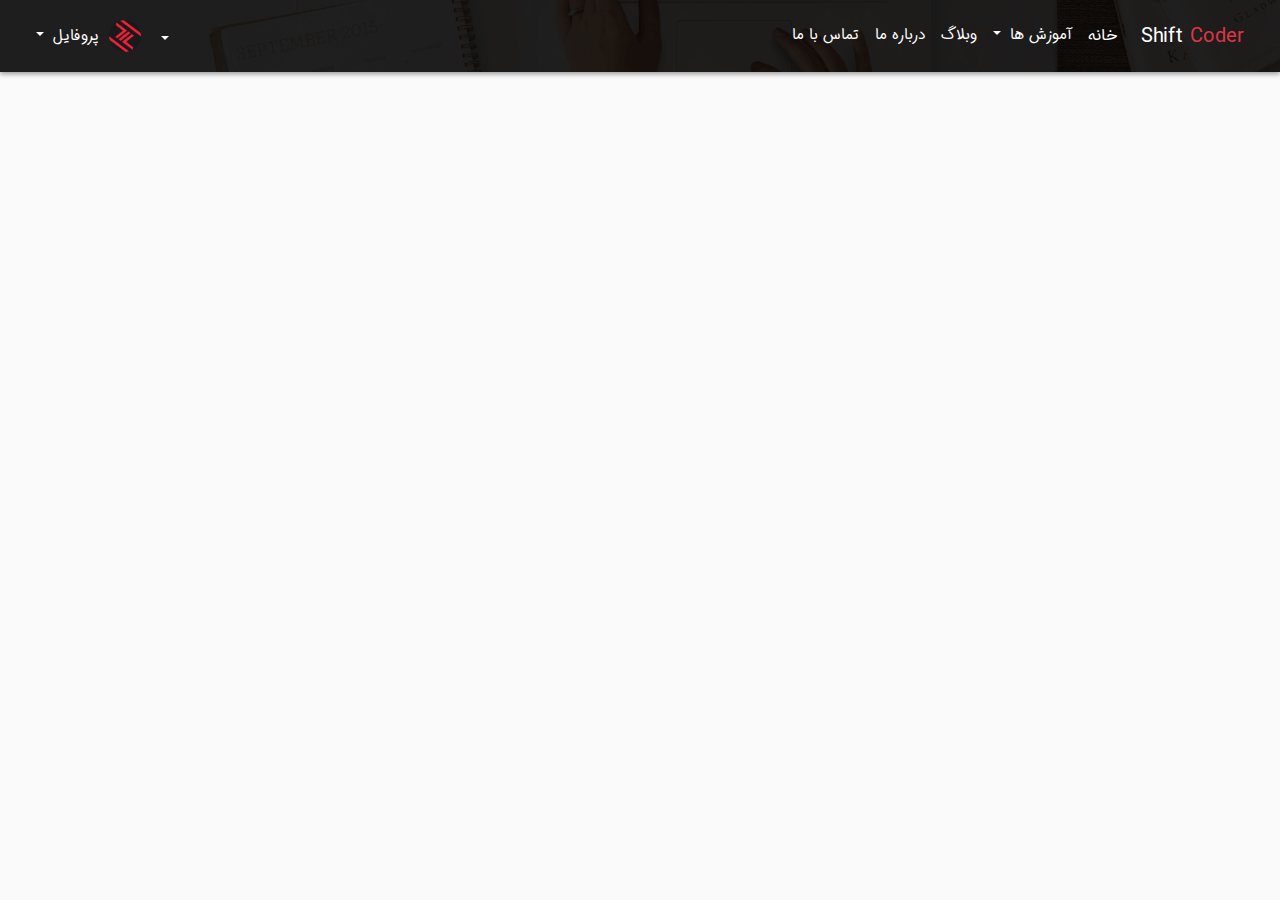
==== article-single-page.html @ 26510d48 "create article-single-page.html" ====
<!DOCTYPE html>
<html lang="en">
<head>
	<meta charset="UTF-8">
	<meta name="viewport" content="width=device-width, initial-scale=1.0">
	<title>Article Single Page</title>
	<link rel="stylesheet" href="frameworks/bootstrap/bootstrap.rtl.min.css">
	<link rel="stylesheet" href="frameworks/FontAwesome/css/all.min.css">
	<link rel="stylesheet" href="style/article-single-page.css">
</head>
<body>
	<div class="container-fluid" id="custom-container-fluid-header">
        <div class="row">
            <nav class="navbar navbar-expand-lg navbar-dark" id="custom-navbar-header">
                <div class="container-fluid">
                    <h1>
                        <a class="navbar-brand text-su" href="#">Shift <span class="text-danger">Coder</span></a>
                    </h1>
                    <button class="navbar-toggler" type="button" data-bs-toggle="collapse" data-bs-target="#navbarSupportedContent" aria-controls="navbarSupportedContent" aria-expanded="false" aria-label="Toggle navigation">
                        <span class="navbar-toggler-icon"></span>
                    </button>
                    <div class="collapse navbar-collapse" id="navbarSupportedContent">
                        <ul class="navbar-nav me-auto mb-2 mb-lg-0">
                            <li class="nav-item">
                                <a class="nav-link active nav-link-home" aria-current="page" href="#">خانه</a>
                            </li>
                            <li class="nav-item">
                                <a class="nav-link dropdown-toggle link-navbar-header" href="#" id="navbarDropdown" role="button" data-bs-toggle="dropdown" aria-expanded="false">
                                    آموزش ها
                                </a>
                                <ul class="dropdown-menu bgcolo-ul-header" id="megamenu-dropdown" aria-labelledby="navbarDropdown">
                                    <div class="container-fluid">
                                        <div class="row">
                                            <div class="col-12 col-md-3 text-center">
                                                <li>
                                                    <a class="dropdown-item text-white hover-link-dropdown anchor-megamenu-border-radius" href="#">برنامه نویسی</a>
                                                </li>
                                                <div>
                                                    <i class="fal fa-angle-down arow-down-item-magamenu"></i>
                                                </div>
                                                <div>
                                                    <ul class="ul-item-megamenu">
                                                        <li class="li-item-megamenu my-2"><a href="#" class="text-white">جاوا اسکریپت</a></li>
                                                        <li class="li-item-megamenu my-2"><a href="#" class="text-white">سی شارپ</a></li>
                                                        <li class="li-item-megamenu my-2"><a href="#" class="text-white">پی اچ پی</a></li>
                                                        <li class="li-item-megamenu my-2"><a href="#" class="text-white">go lang</a></li>
                                                        <li class="li-item-megamenu my-2"><a href="#" class="text-white">ruby</a></li>
                                                    </ul>
                                                </div>
                                            </div>
                                            <div class="col-12 col-md-3 text-center">
                                                <li><a class="dropdown-item text-white hover-link-dropdown anchor-megamenu-border-radius" href="#">فریمورک و کتابخانه</a>
                                                </li>
                                                <div>
                                                    <i class="fal fa-angle-down arow-down-item-magamenu"></i>
                                                </div>
                                                <div>
                                                    <ul class="ul-item-megamenu">
                                                        <li class="li-item-megamenu my-2"><a href="#" class="text-white">نود جی اس</a></li>
                                                        <li class="li-item-megamenu my-2"><a href="#" class="text-white">بوت استرپ</a></li>
                                                        <li class="li-item-megamenu my-2"><a href="#" class="text-white">لاراول</a></li>
                                                        <li class="li-item-megamenu my-2"><a href="#" class="text-white">asp.net</a></li>
                                                        <li class="li-item-megamenu my-2"><a href="#" class="text-white">sass</a></li>
                                                    </ul>
                                                </div>
                                            </div>
                                            <div class="col-12 col-md-3 text-center">
                                                <li><a class="dropdown-item text-white hover-link-dropdown anchor-megamenu-border-radius" href="#">طراحی وب</a>
                                                </li>
                                                <div>
                                                    <i class="fal fa-angle-down arow-down-item-magamenu"></i>
                                                </div>
                                                <div>
                                                    <ul class="ul-item-megamenu">
                                                        <li class="li-item-megamenu my-2"><a href="#" class="text-white">هک و امنیت</a></li>
                                                        <li class="li-item-megamenu my-2"><a href="#" class="text-white">ووکامرس</a></li>
                                                        <li class="li-item-megamenu my-2"><a href="#" class="text-white">وردپرس</a></li>
                                                        <li class="li-item-megamenu my-2"><a href="#" class="text-white">HTML</a></li>
                                                        <li class="li-item-megamenu my-2"><a href="#" class="text-white">CSS</a></li>
                                                    </ul>
                                                </div>
                                            </div>
                                            <div class="col-12 col-md-3 text-center">
                                                <li><a class="dropdown-item text-white hover-link-dropdown anchor-megamenu-border-radius" href="#">گرافیک</a>
                                                </li>
                                                <div>
                                                    <i class="fal fa-angle-down arow-down-item-magamenu"></i>
                                                </div>
                                                <div>
                                                    <ul class="ul-item-megamenu">
                                                        <li class="li-item-megamenu my-2"><a href="#" class="text-white">فوتوشاپ</a></li>
                                                        <li class="li-item-megamenu my-2"><a href="#" class="text-white">ایلوستریتور</a></li>
                                                        <li class="li-item-megamenu my-2"><a href="#" class="text-white">ایکس دی</a></li>
                                                        <li class="li-item-megamenu my-2"><a href="#" class="text-white">D3 max</a></li>
                                                        <li class="li-item-megamenu my-2"><a href="#" class="text-white">maya</a></li>
                                                    </ul>
                                                </div>
                                            </div>
                                        </div>
                                    </div>
                                </ul>
                            </li>
                            <li class="nav-item">
                                <a class="nav-link link-navbar-header" href="#">وبلاگ</a>
                            </li>
                            <li class="nav-item">
                                <a class="nav-link link-navbar-header" href="#">درباره ما</a>
                            </li>
                            <li class="nav-item">
                                <a class="nav-link link-navbar-header" href="#">تماس با ما</a>
                            </li>
                            <hr>
                        </ul>

                        <li class="nav-item dropdown list-style-li-header" id="setting-list-item-header">
                            <a class="nav-link dropdown-toggle link-navbar-header" href="#" id="navbarDropdown-2" role="button" data-bs-toggle="dropdown" aria-expanded="false">
                                <span id="span-profile">
                                    <i class="fal fa-cog icons-header"></i>
                                </span>
                            </a>
                            <ul class="dropdown-menu bgcolo-ul-header" aria-labelledby="navbarDropdown-2">
                                <li>
                                    <a class="dropdown-item text-white hover-link-dropdown" href="#">
                                        <i class="fal fa-sliders-h icons-header-li"></i> تنظیمات حساب
                                    </a>
                                </li>
                                <li>
                                    <a class="dropdown-item text-white hover-link-dropdown" href="#">
                                        <i class="fal fa-pen-square icons-header-li"></i> ارسال مطالب
                                    </a>
                                </li>
                                <li>
                                    <a class="dropdown-item text-white hover-link-dropdown" href="#">
                                        <i class="fal fa-comments-alt icons-header-li"></i> نظرات
                                    </a>
                                    <li>
                                        <a class="dropdown-item text-white hover-link-dropdown" href="#">
                                            <i class="fal fa-bell icons-header-li"></i> اعلان ها
                                        </a>
                                    </li>
                                    <li>
                                        <hr class="dropdown-divider">
                                    </li>
                                    <li>
                                        <a class="dropdown-item text-white hover-link-dropdown no-hover-link-dropdown" href="#">
                                            <i class="fal fa-cogs icons-header-li"></i> تنظیمات بیشتر
                                        </a>
                                    </li>
								</li>
                            </ul>
                        </li>
						<li class="nav-item dropdown list-style-li-header">
							<a class="nav-link dropdown-toggle link-navbar-header" href="#" id="navbarDropdown-2" role="button" data-bs-toggle="dropdown" aria-expanded="false">
								<img src="images/logo-icon-150px-shiftcoder.png" alt="پروفایل" id="profile-header">
								<span id="span-profile">پروفایل</span>
							</a>
							<ul class="dropdown-menu bgcolo-ul-header ul-header-profile" aria-labelledby="navbarDropdown-2">
								<li>
									<a class="dropdown-item text-white hover-link-dropdown" href="#">
										<i class="fal fa-sliders-v icons-header-li"></i> پنل مدیریت
									</a>
								</li>
								<li>
									<a class="dropdown-item text-white hover-link-dropdown" href="#">
										<i class="fal fa-users-cog icons-header-li"></i> دوره های شما
									</a>
								</li>
								<li>
									<li>
										<a class="dropdown-item text-white hover-link-dropdown" href="#">
											<i class="fal fa-scroll icons-header-li"></i> ارسال تیکت
										</a>
									</li>
									<li>
										<hr class="dropdown-divider">
									</li>
									<li>
										<a class="dropdown-item text-white hover-link-dropdown no-hover-link-dropdown" href="#">
											<i class="fal fa-cogs icons-header-li"></i> تنظیمات بیشتر
										</a>
									</li>
								</li>
							</ul>
						</li>
                    </div>
                </div>
            </nav>
        </div>
	</div>
	
	
	
	
	
	
	
	
	
	
	
	
	
	
	
	
	
	
	
	
	
	
	
	
	
	
	
<!--
	<footer class="container-fluid" id="footer">
        <div class="row">
            <div class="col-10 col-md-6 col-lg-4" id="container-title-footer">
                <h4 id="title-info-footer">لورم ایپسوم</h4>
                <p id="title-p-footer">لورم ایپسوم متن ساختگی با تولید سادگی نامفهوم از صنعت چاپ و با استفاده از طراحان
                    گرافیک است چاپگرها و متون بلکه روزنامه و مجله در ستون و سطرآنچنان که لازم است.</p>
            </div>
            <div class="col-10 col-md-6 col-lg-4" id="container-newsletters-footer">
                <input type="email" id="newsletters-footer-email" placeholder="آدرس ایمیل">
                <input type="number" id="newsletters-footer-number" placeholder="شماره موبایل">
                <input type="submit" id="newsletters-footer-submit" value="عضویت در خبرنامه">
            </div>
            <div class="col-10 col-md-6 col-lg-4" id="container-app-footer">
                <div>
                    <a href="#"><img src="images/GooglePlay.png" alt="GooglePlay" class="img-app-footer"></a>
                    <a href="#"><img src="images/SibApp.png" alt="SibApp" class="img-app-footer"></a>
                </div>
                <div>
                    <a href="#"><img src="svg/bazar.svg" alt="bazar" class="img-app-footer"></a>
                    <a href="#"><img src="svg/myket.svg" alt="myket" class="img-app-footer"></a>
                </div>
            </div>
        </div>
        <div id="container-footer-bottom">
            <div class="col-6" id="container-copyright-footer">
                <p id="p-copyright-footer">استفاده از مطالب وبسایت آموزشی شیفت کدر فقط برای مقاصد غیرتجاری و با
                    ذکر منبع بلامانع است.</p>
            </div>
            <div class="col-6" id="container-social-footer">
                <a href="#"><img src="icons/youtube-2.png" alt="youtube" title="youtube" class="img-social-footer"></a>
                <a href="#"><img src="icons/telegram-2.png" alt="telegram" title="telegram"
                        class="img-social-footer"></a>
                <a href="#"><img src="icons/linkedin-2.png" alt="linkedin" title="linkedin"
                        class="img-social-footer"></a>
                <a href="#"><img src="icons/instagram-2.png" alt="instagram" title="instagram"
                        class="img-social-footer"></a>
            </div>
        </div>
    </footer>
    <section id="hero">
        <svg class="hero-waves" xmlns="http://www.w3.org/2000/svg" xmlns:xlink="http://www.w3.org/1999/xlink"
            viewBox="0 24 150 28 " preserveAspectRatio="none">
            <defs>
                <path id="wave-path" d="M-160 44c30 0 58-18 88-18s 58 18 88 18 58-18 88-18 58 18 88 18 v44h-352z">
                </path>
            </defs>
            <g class="">
                <use xlink:href="#wave-path" x="50" y="3" fill="rgba(255,255,255, .1)">
                </use>
            </g>
            <g class="wave2">
                <use xlink:href="#wave-path" x="50" y="0" fill="rgba(255,255,255, .2)">
                </use>
            </g>
            <g class="wave3">
                <use xlink:href="#wave-path" x="50" y="9" fill="#fff">
                </use>
            </g>
        </svg>
    </section>
-->
</body>
	<script src="frameworks/bootstrap/bootstrap.min.js"></script>
	<script src="frameworks/FontAwesome/js/all.min.js"></script>
	<script src="scripts/article-single-page.js"></script>
</html>
---- style/article-single-page.css ----
:root{
    --color-red: #d71920;
	--color-light-red:#eb3233;
	--color-green:#82bc03;
	--color-gray:#5c546b;
	--color-dark-blue:#153248;
	--color-yellow:#ede622;
}

@font-face {
    font-family: Sahel;
    src: url(../fonts/Sahel.ttf);
    font-weight: 400
}

@font-face {
    font-family: IranSansBold;
    src: url(../fonts/IRANSans-Bold.ttf);
    font-weight: 400
}

@font-face {
    font-family: IranSans;
    src: url(../fonts/IRANSans.ttf);
    font-weight: 400
}

* {
    padding: 0;
    margin: 0;
    box-sizing: border-box
}

body {
    font-family: IranSans, tahoma;
    background-color: #fafafa;
    direction: rtl;
    max-width: 100vw;
    overflow-x: hidden
}

a {
    text-decoration: none;
    color: #000
}

input::-webkit-outer-spin-button,
input::-webkit-inner-spin-button {
    -webkit-appearance: none;
    margin: 0
}

input[type=number] {
    appearance: textfield;
    -webkit-appearance: textfield
}

/*		start header	*/

#custom-container-fluid-header{
	background-image:url(../images/img-2-1.png);
	height:auto;
	background-size:cover;
	background-position:center;
	background-repeat:repeat-y;
	position:relative;
	box-shadow: 0 2px 5px rgba(0,0,0,0.4);
}

#custom-navbar-header {
    background-color: rgba(0, 0, 0, 0.75);
    user-select: none;
    -webkit-user-select: none
}

.link-navbar-header {
    color: #fff !important;
    font-size: 15px
}

.nav-link-home:hover {
    opacity: 0.5;
}

.link-navbar-header:hover {
    opacity: .5;
}

#profile-header {
    width: 32px;
    border-radius: 50%
}

#navbarDropdown-2 {
    padding: 0
}

.bgcolo-ul-header {
    background-color: rgba(0, 0, 0, 0.9);
    border-radius: 0;
    border-bottom-left-radius: 35px;
    border-bottom-right-radius: 35px
}

.hover-link-dropdown:hover {
    background-color: rgba(255, 255, 255, 0.4)
}

#span-profile {
    padding-right: 5px
}

#setting-list-item-header {
    margin-left: 20px;
    list-style: none
}

.no-hover-link-dropdown:hover {
    background-color: transparent
}

.list-style-li-header {
    list-style: none
}

#megamenu-dropdown {
    width: 100%;
    margin-top: -1px;
}

.anchor-megamenu-border-radius {
    border-radius: 25px;
    background-color: rgba(255, 255, 255, 0.3)
}

.arrow-down-header {
    width: 20px
}

.li-item-megamenu {
    list-style: none
}

.ul-item-megamenu {
    padding: 0
}

.ul-header-profile {
    margin-right: -2rem;
}

.arow-down-item-magamenu{
    color: #fff;
    font-size: 2rem;
}

.icons-header{
    font-size: 1.8rem;
}

.icons-header-li{
    font-size: 1.6rem;
    margin-bottom: -5px;
	margin-left: 5px;
}

/*		end header		*/

/*		start body		*/









/*		end body		*/

/*		start footer		*/

#footer {
    margin-top: 20px;
    height: auto;
    background-color: #153248
}

#container-title-footer {
    margin: 35px 10px 0 0;
    display: flex;
    flex-direction: column;
    justify-content: center
}

#title-info-footer {
    font-size: 17px;
    color: #c7c7c7;
    font-family: IranSansBold, tahoma;
    margin-bottom: 15px
}

#title-p-footer {
    font-size: 15px;
    color: #c7c7c7
}

#container-newsletters-footer {
    margin: 35px -20px 0 0;
    display: flex;
    flex-direction: column
}

#newsletters-footer-email {
    border: none;
    border-bottom: 1px solid #c7c7c7;
    outline: none;
    text-align: center;
    border-top-right-radius: 7px;
    border-top-left-radius: 7px;
    height: 35px
}

#newsletters-footer-email::placeholder {
    font-size: 14px
}

#newsletters-footer-number {
    border: none;
    border-bottom: 1px solid #c7c7c7;
    outline: none;
    text-align: center;
    height: 35px
}

#newsletters-footer-number::placeholder {
    font-size: 14px
}

#newsletters-footer-submit {
    border: none;
    outline: none;
    border-bottom-right-radius: 7px;
    border-bottom-left-radius: 7px;
    height: 35px;
    font-size: 14px;
    background-color: #82bc03
}

#container-app-footer {
    padding: 25px 30px 0 0
}

.img-app-footer {
    width: 160px;
    margin-right: 20px;
    margin-top: 10px
}

#container-footer-bottom {
    width: 100%;
    display: flex;
    flex-direction: row
}

#container-copyright-footer {
    margin-top: 35px;
    display: flex;
    justify-content: center
}

#p-copyright-footer {
    color: #c7c7c7;
    font-size: 14px
}

#container-social-footer {
    margin-top: 35px;
    display: flex;
    justify-content: center
}

.img-social-footer {
    width: 28px;
    height: 28px;
    margin-right: 10px
}

#hero {
    width: 100%;
    background: url(../../img/BaseImg/hero-bg.jpg);
    position: relative;
    padding: 0;
    z-index: 0
}

#hero:before {
    content: "";
    background: #153248;
    position: absolute;
    bottom: 0;
    top: 0;
    left: 0;
    right: 0;
    z-index: -1
}

#hero .animated {
    animation: up-down 2s ease-in-out infinite alternate-reverse both
}

/*		end footer		*/

/*		start responsive		*/

@media (min-width: 1024px) {
    #hero {
        background-attachment: fixed
    }
}

@media (max-width: 991px) {
    #hero {
        padding-top: 0
    }
    #hero .animated {
        animation: none
    }
    #hero .hero-img {
        text-align: center
    }
    #hero .hero-img img {
        max-width: 50%
    }
    #hero h1 {
        font-size: 28px;
        line-height: 32px;
        margin-bottom: 10px
    }
    #hero h2 {
        font-size: 18px;
        line-height: 24px;
        margin-bottom: 30px
    }
}

@media (max-width: 575px) {
    #hero .hero-img img {
        width: 80%
    }
}

@keyframes up-down {
    0% {
        transform: translateY(10px)
    }
    100% {
        transform: translateY(-10px)
    }
}

.hero-waves {
    display: block;
    margin-top: 0;
    width: 100%;
    height: 60px;
    z-index: 5;
    position: relative
}

.wave1 use {
    animation: move-forever1 10s linear infinite;
    animation-delay: -2s
}

.wave2 use {
    animation: move-forever2 8s linear infinite;
    animation-delay: -2s
}

.wave3 use {
    animation: move-forever3 6s linear infinite;
    animation-delay: -2s
}

@keyframes move-forever1 {
    0% {
        transform: translate(85px, 0%)
    }
    100% {
        transform: translate(-90px, 0%)
    }
}

@keyframes move-forever2 {
    0% {
        transform: translate(-90px, 0%)
    }
    100% {
        transform: translate(85px, 0%)
    }
}

@keyframes move-forever3 {
    0% {
        transform: translate(-90px, 0%)
    }
    100% {
        transform: translate(85px, 0%)
    }
}

@media screen and (max-width: 768px) {
    #news-span {
        display: none
    }
    #social-container-header {
        width: 46%
    }
    .arrow-down-header {
        width: 12px
    }
    #container-section-bottom-header {
        display: none
    }
    .section-bottom-header {
        padding-bottom: 20px
    }
    #container-meta-section {
        display: none
    }
    .container-name-section-content {
        margin-top: 20px
    }
    #container-title-footer {
        display: flex;
        flex-direction: column;
        margin: 35px 40px 0 0
    }
    #title-info-footer {
        text-align: center
    }
    #title-p-footer {
        text-align: center
    }
    #container-newsletters-footer {
        margin: 35px 0 0;
        width: 100%;
        display: flex;
        justify-content: center
    }
}

@media screen and (max-width: 576px) {
    #social-container-header {
        display: none
    }
    .container-full-packages {
        display: none
    }
    .chat-display-item-none {
        display: none
    }
	.video-time{
		display: none;
	}
	.line-section{
		display: none;
	}
	.video-icon{
		display: none;
	}
	.container-photo-comment-answer-btn{
		margin: 0 0.3 0 0;
	}
	.box-comment-answer{
		margin: 0 0;
	}
	.line-name-date{
		display: none;
	}
	.date-question{
		display: none;
	}
	.box-comment-question{
		margin: 0;
	}
}

@media screen and (max-width: 992px) {
    #meta-section-article {
        display: none
    }
}

@media screen and (max-width: 1200px) {
    #meta-section-teacher {
        display: none
    }
    #section-bottom-header-video {
        display: none
    }
    .container-name-section-content {
        display: flex;
        justify-content: space-between
    }
    .line-section-content {
        display: none
    }
}

/*		end responsive		*/
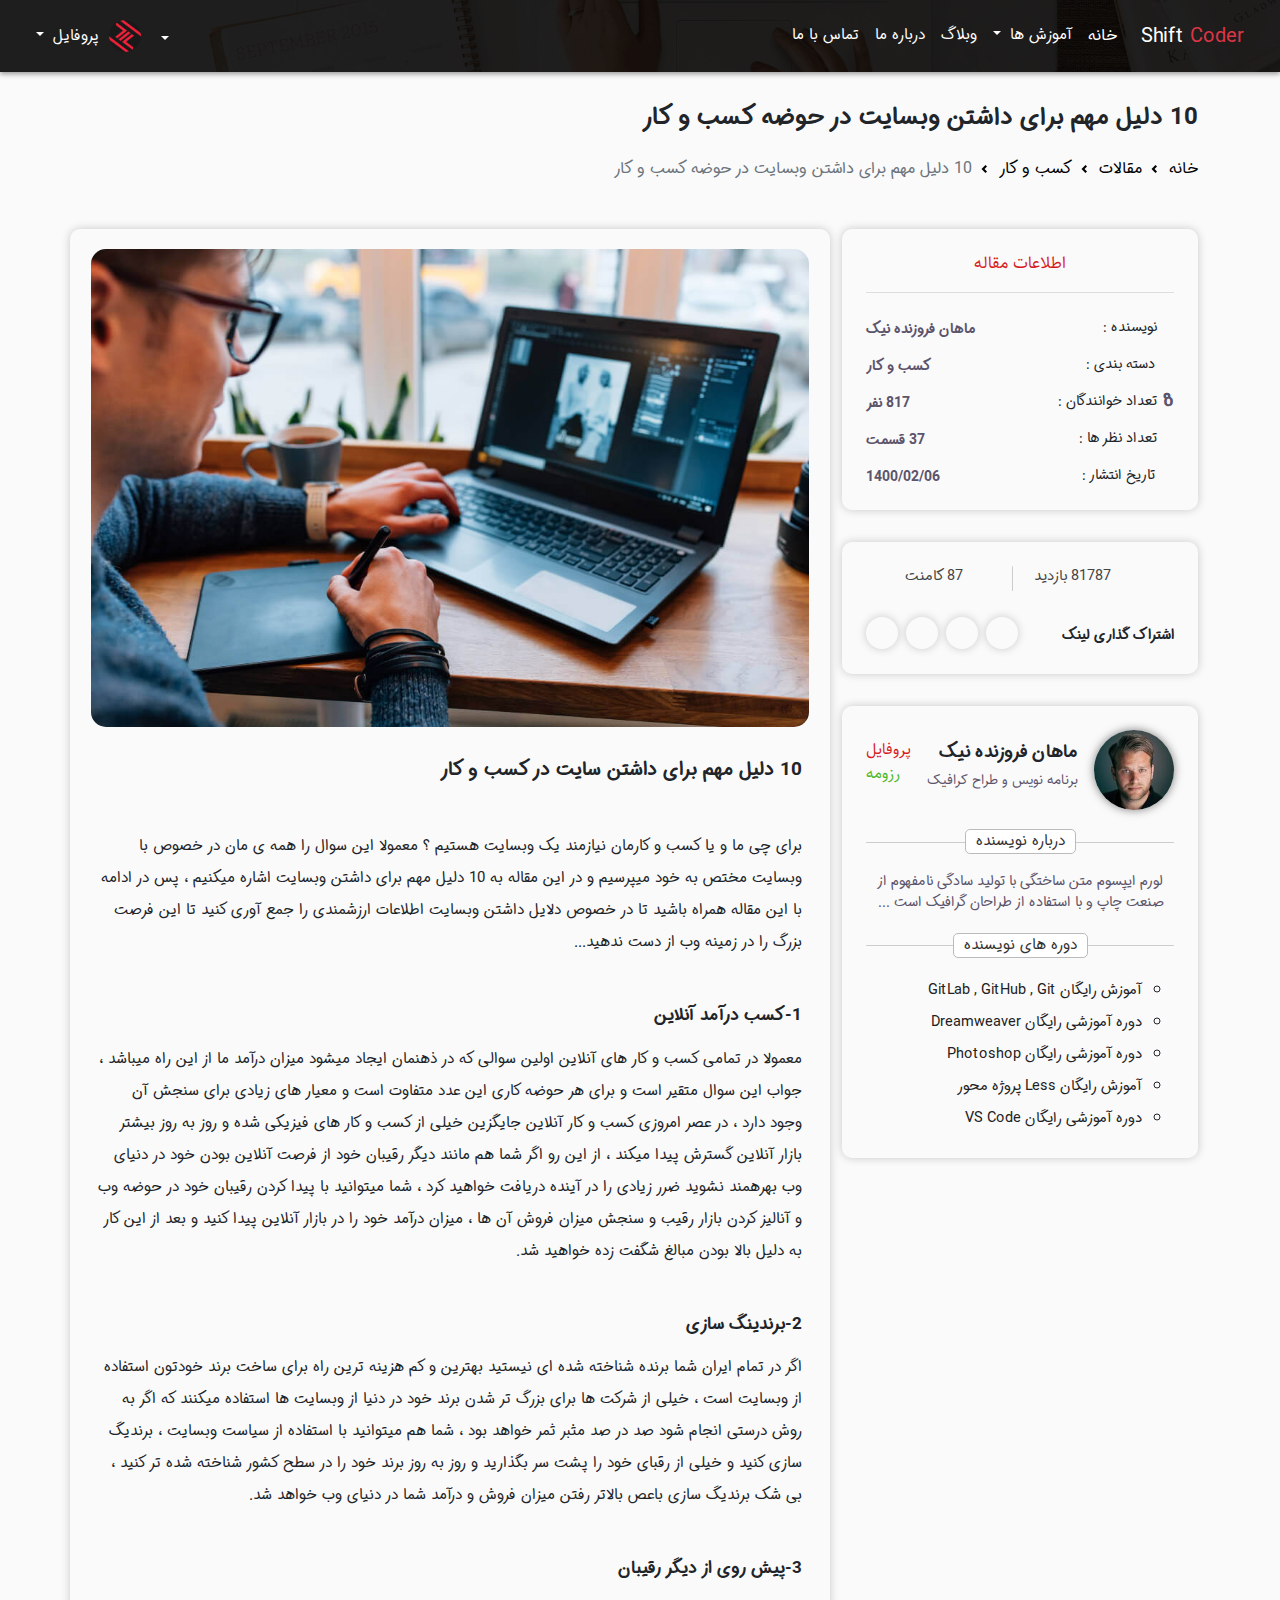
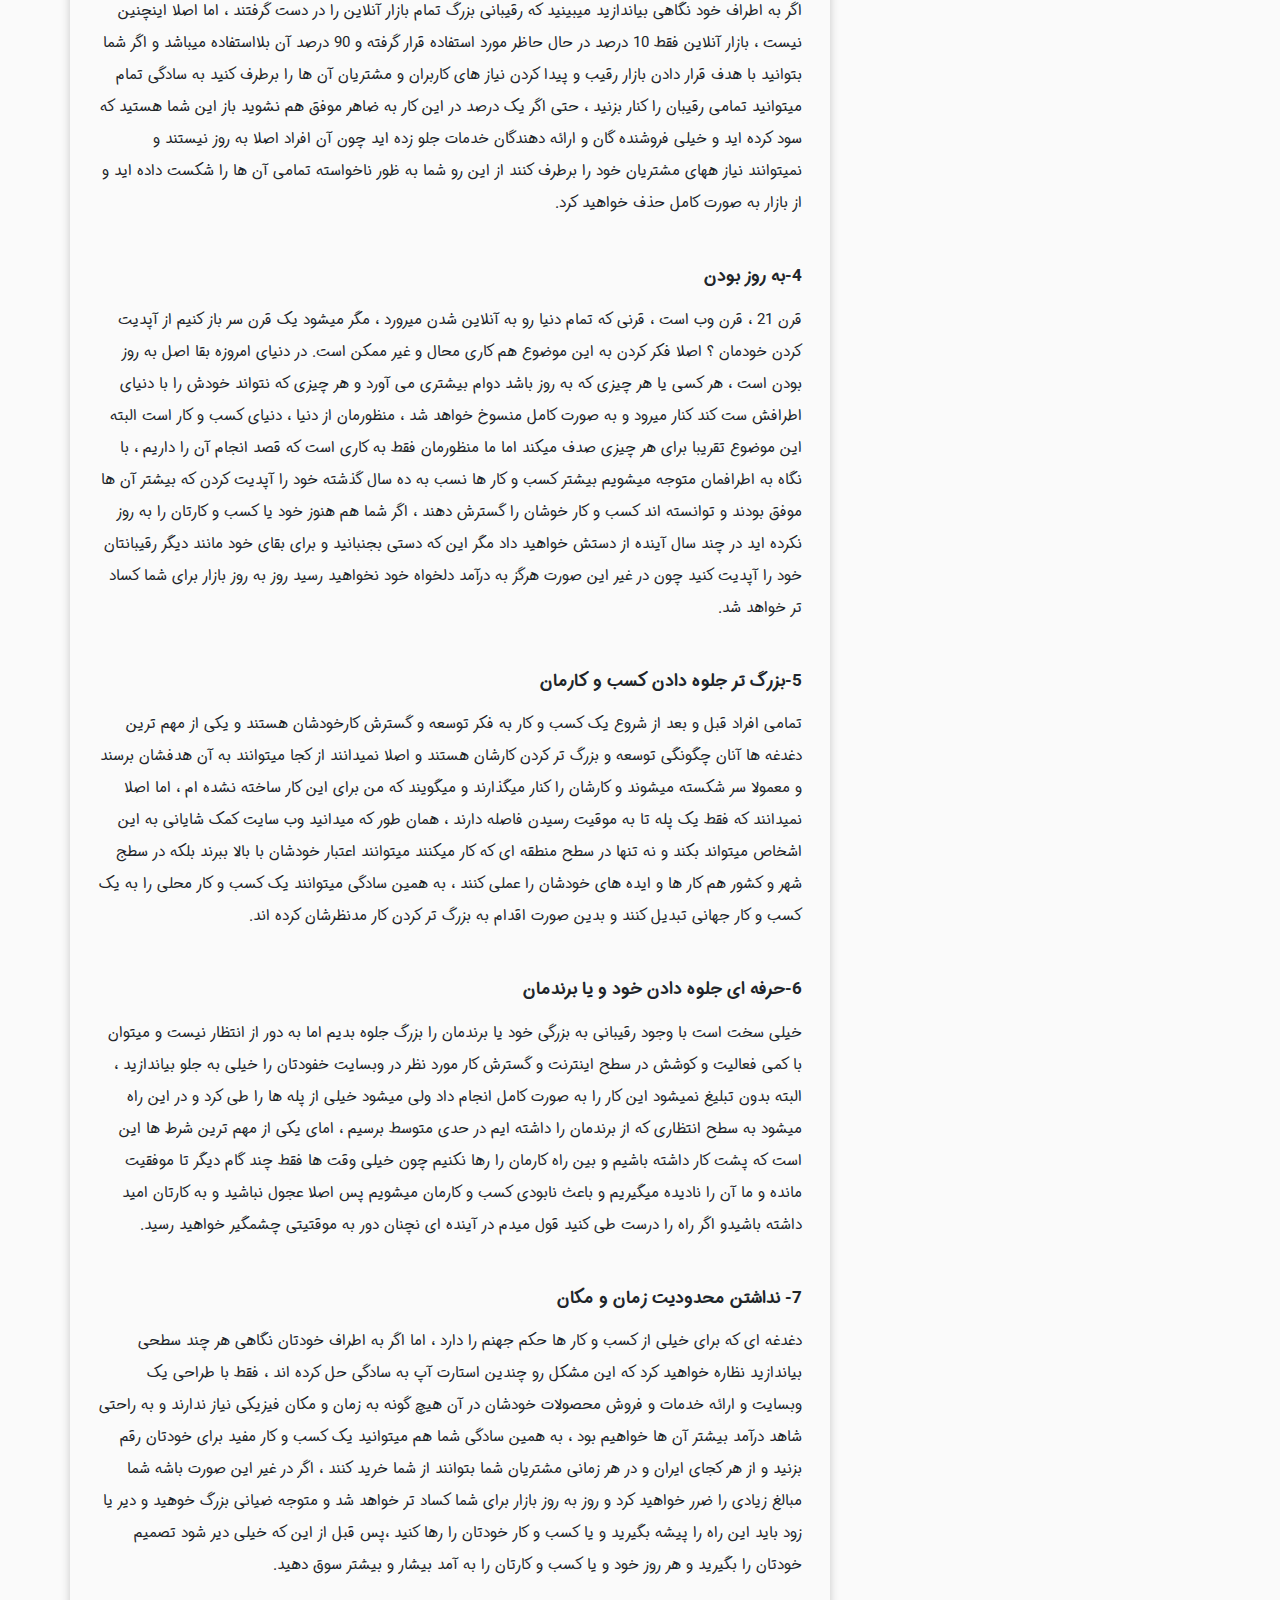
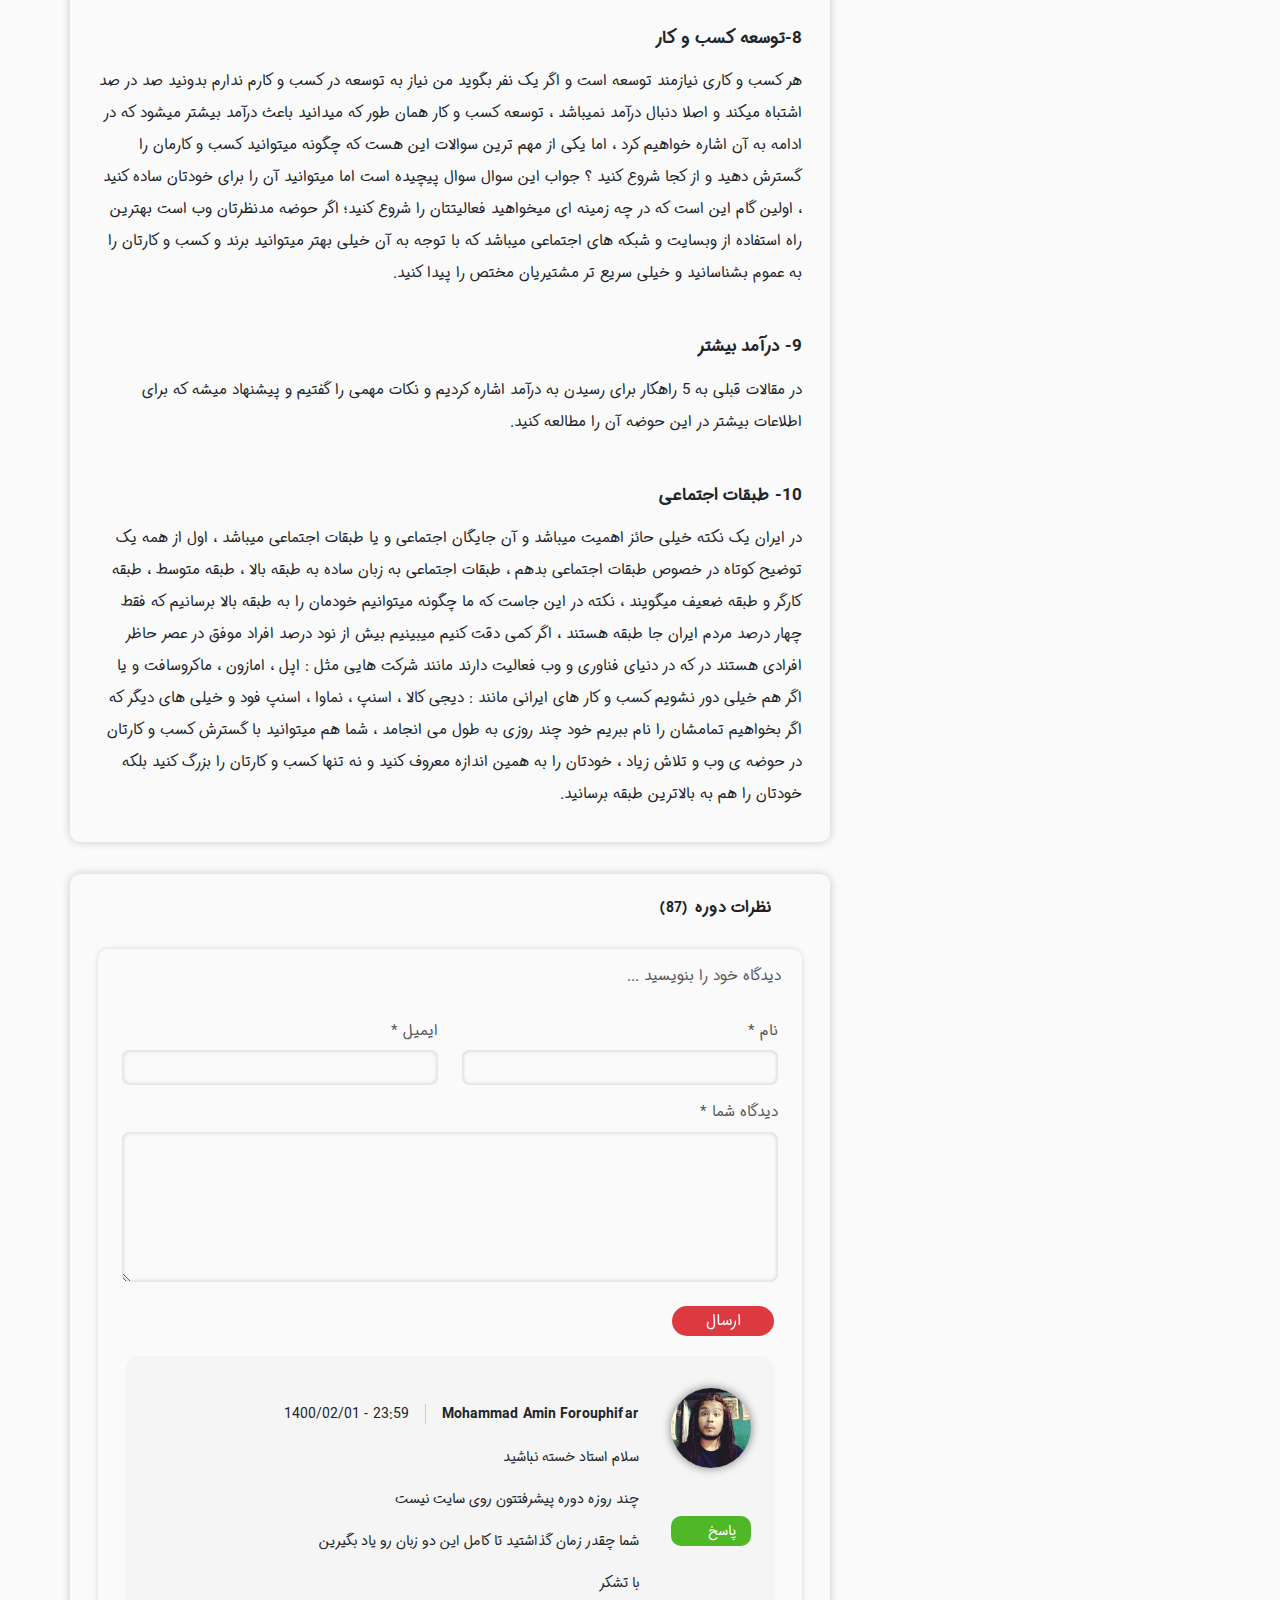
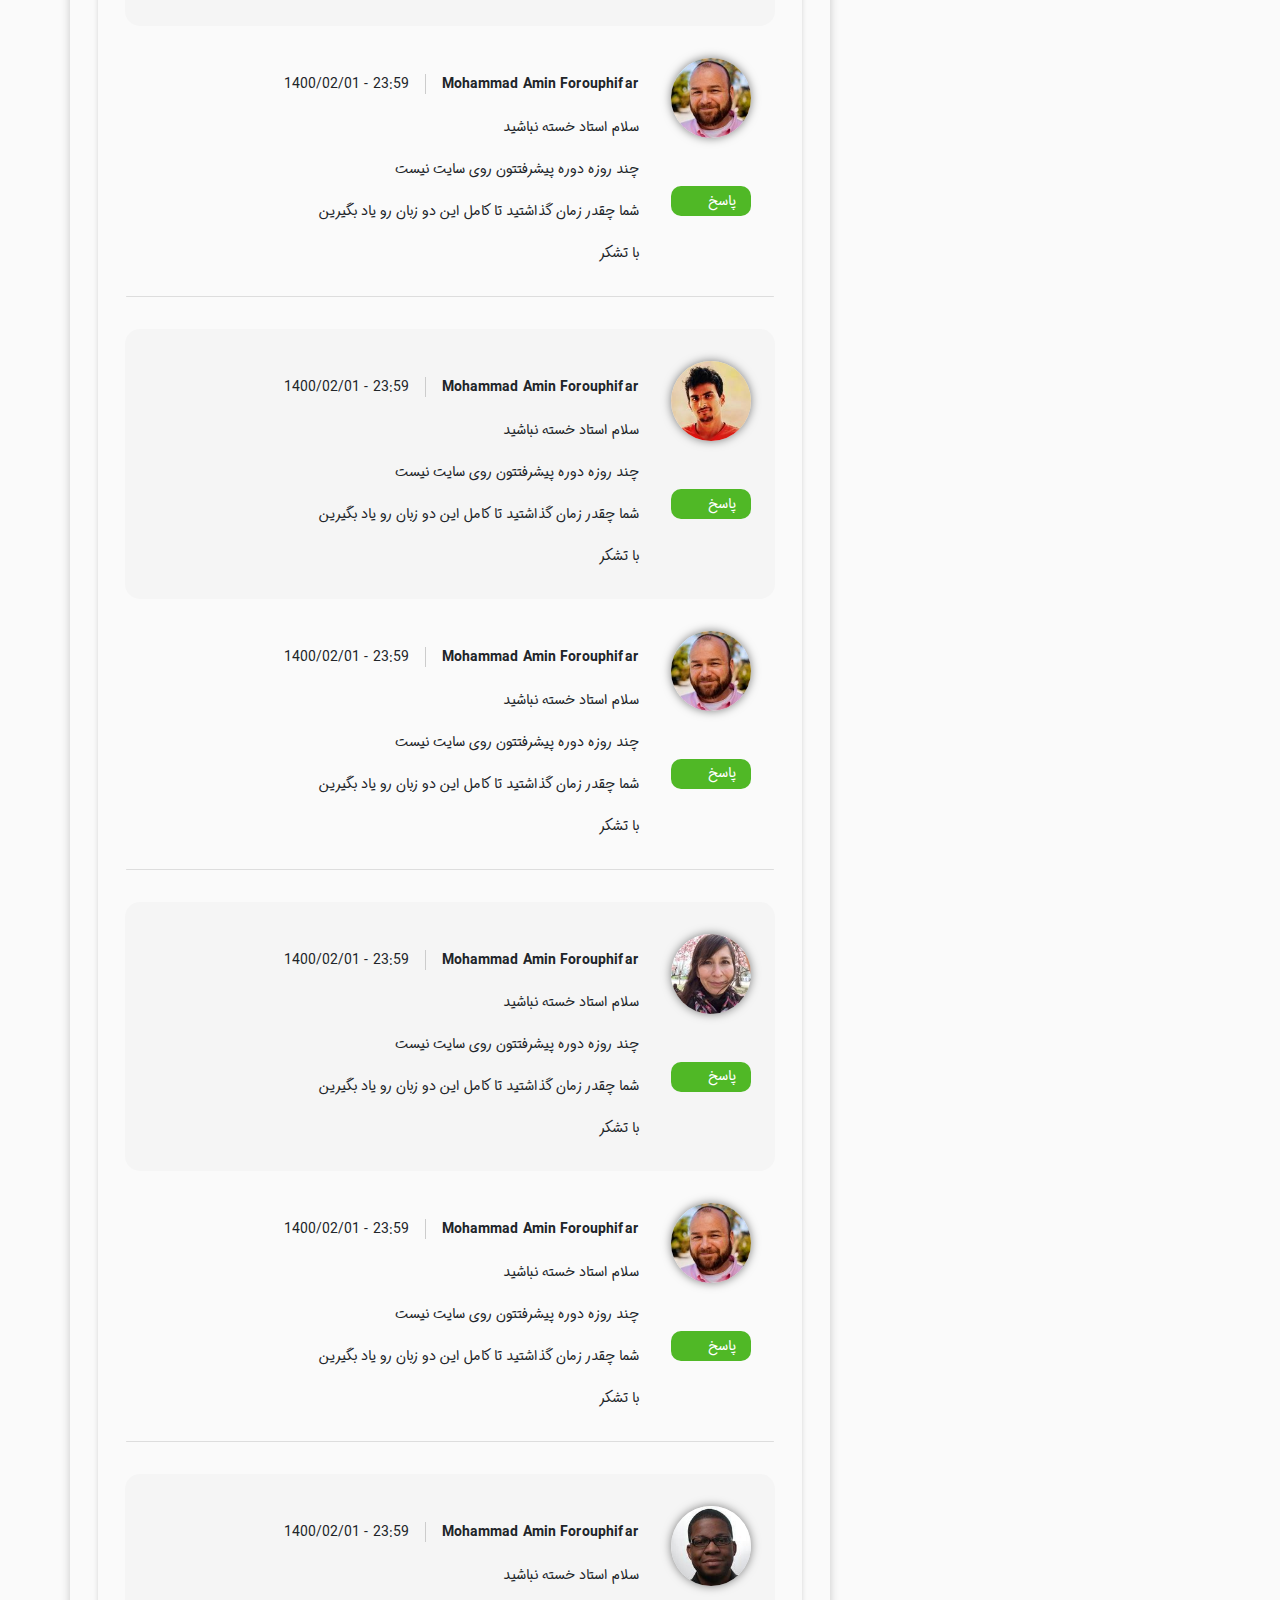
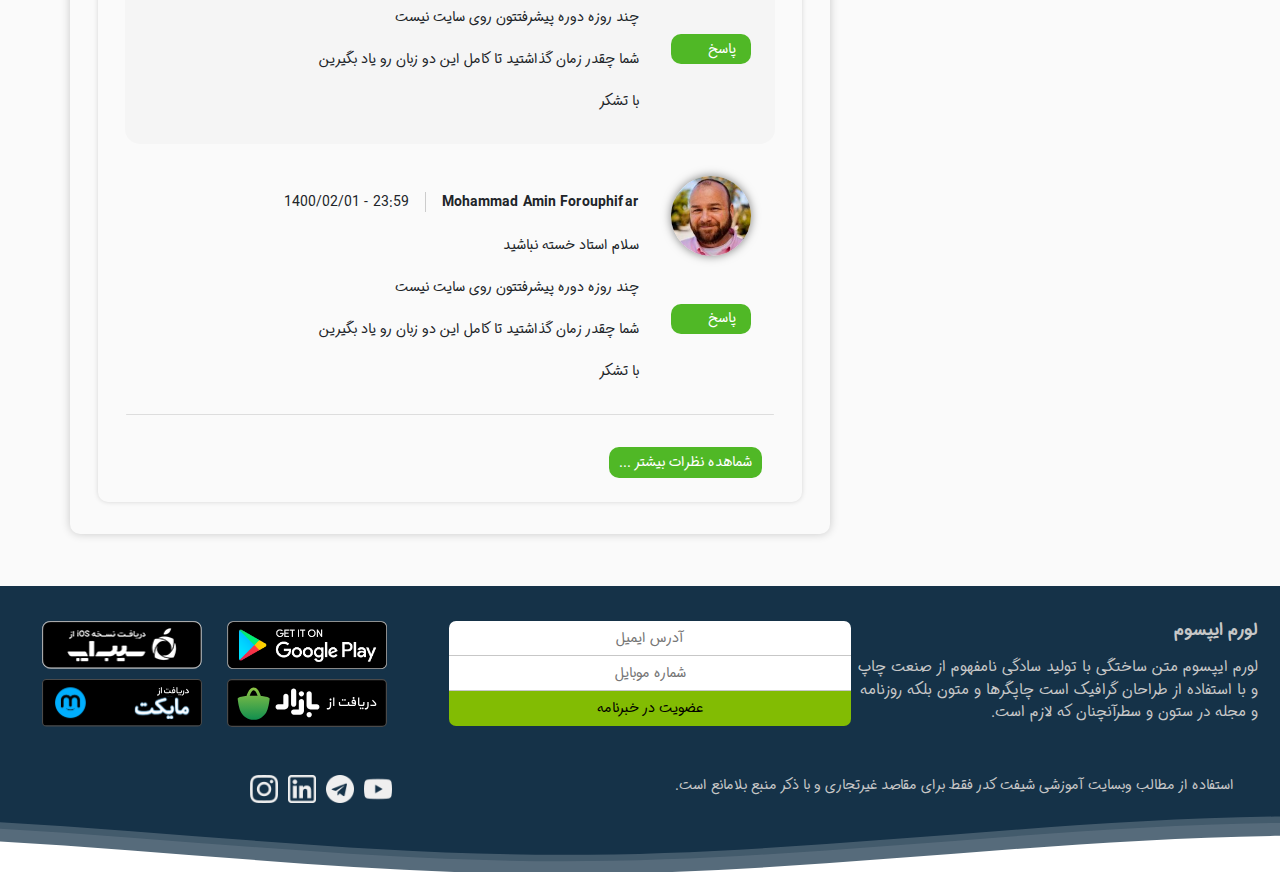
==== commit f198c565: "end article-single-page.html" ====
--- a/article-single-page.html
+++ b/article-single-page.html
@@ -188,33 +188,482 @@
         </div>
 	</div>
 	
-	
-	
-	
-	
-	
-	
-	
-	
-	
-	
-	
-	
-	
-	
-	
-	
-	
-	
-	
-	
-	
-	
-	
-	
-	
-	
-<!--
+	<main id="main-container" class="container">
+		<div class="row">
+			<header>
+				<div>
+					<h1 id="head-title">10 دلیل مهم برای داشتن وبسایت در حوضه کسب و کار</h1>
+					<nav style="--bs-breadcrumb-divider: url(&#34;data:image/svg+xml,%3Csvg xmlns='http://www.w3.org/2000/svg' width='8' height='8'%3E%3Cpath d='M2.5 0L1 1.5 3.5 4 1 6.5 2.5 8l4-4-4-4z' fill='currentColor'/%3E%3C/svg%3E&#34;);" aria-label="breadcrumb">
+				    	<ol class="breadcrumb">
+						    <li class="breadcrumb-item"><a href="#">خانه</a></li>
+						    <li class="breadcrumb-item"><a href="#">مقالات</a></li>
+							<li class="breadcrumb-item"><a href="#">کسب و کار</a></li>
+						    <li class="breadcrumb-item active" aria-current="page">10 دلیل مهم برای داشتن وبسایت در حوضه کسب و کار</li>
+					    </ol>
+					</nav>
+				</div>
+			</header>
+			<section id="body-container" class="container">
+				<div class="row">
+					<aside id="aside-container" class="col-12 col-lg-4">
+						<div class="condition-course">
+							<div class="container-info-aside price-course">
+								<h3 id="text-price">اطلاعات مقاله</h3>
+							</div>
+							<div class="line-aside"></div>
+							<div class="container-info-aside">
+								<div class="container-title-line-aside">
+									<i class="fas fa-user-edit icon-title-aside icon-title-aside-mr"></i>
+									<p class="paragraph-info-aside">نویسنده :</p>
+								</div>
+								<div class="container-title-line-aside">
+									<h2 class="value-info-aside">ماهان فروزنده نیک</h2>
+								</div>
+							</div>
+							<div class="container-info-aside">
+								<div class="container-title-line-aside">
+									<i class="fas fa-layer-group icon-title-aside"></i>
+									<p class="paragraph-info-aside">دسته بندی :</p>
+								</div>
+								<div class="container-title-line-aside">
+									<h5 class="value-info-aside">کسب و کار</h5>
+								</div>
+							</div>
+							<div class="container-info-aside">
+								<div class="container-title-line-aside">
+									<i class="fas fa-user-alt icon-title-aside"></i>
+									<p class="paragraph-info-aside">تعداد خوانندگان :</p>
+								</div>
+								<div class="container-title-line-aside">
+									<h5 class="value-info-aside">817 نفر</h5>
+								</div>
+							</div>
+							<div class="container-info-aside">
+								<div class="container-title-line-aside">
+									<i class="fas fa-comment icon-title-aside icon-title-aside-mr"></i>
+									<p class="paragraph-info-aside">تعداد نظر ها :</p>
+								</div>
+								<div class="container-title-line-aside">
+									<h5 class="value-info-aside">37 قسمت</h5>
+								</div>
+							</div>
+							<div class="container-info-aside">
+								<div class="container-title-line-aside">
+									<i class="fas fa-calendar-check icon-title-aside"></i>
+									<p class="paragraph-info-aside">تاریخ انتشار :</p>
+								</div>
+								<div class="container-title-line-aside">
+									<h5 class="value-info-aside">1400/02/06</h5>
+								</div>
+							</div>
+						</div>
+						<div class="condition-course condition-course-mb">
+							<div id="container-view-comment-number">
+								<div id="view-aside">
+									<i class="far fa-eye icon-view-comment-number"></i>
+									<p class="paragraph-view-comment-number">81787 بازدید</p>
+								</div>
+								<div id="line-y-aside"></div>
+								<div id="comment-aside">
+									<i class="fa fa-comments icon-view-comment-number"></i>
+									<p class="paragraph-view-comment-number">87 کامنت</p>
+								</div>
+							</div>
+							<div id="container-share-media">
+								<p id="text-share-media">اشتراک گذاری لینک</p>
+								<div id="container-icons-share-social">
+									<div class="container-icon-share-social">
+										<a href="#"><i class="fab fa-whatsapp icon-share-social icon-whatsapp-share"></i></a>
+									</div>
+									<div class="container-icon-share-social">
+										<a href="#"><i class="fab fa-twitter icon-share-social"></i></a>
+									</div>
+									<div class="container-icon-share-social">
+										<a href="#"><i class="fab fa-telegram-plane icon-share-social icon-telegram-share"></i></a>
+									</div>
+									<div class="container-icon-share-social">
+										<a href="#"><i class="fab fa-linkedin-in icon-share-social"></i></a>
+									</div>
+								</div>
+							</div>
+						</div>	
+						<div class="condition-course condition-course-mb">
+							<div id="container-profile-teacher">
+								<div id="container-img-name-job-teacher">
+									<img src="images/profile-1.jpg" alt="Photo Teacher" id="img-info-teacher">
+									<div id="container-name-job-teacher">
+										<h2 id="name-info-teacher">ماهان فروزنده نیک</h2>
+										<h4 id="job-info-teacher">برنامه نویس و طراح کرافیک</h4>
+									</div>
+								</div>
+								<div id="container-profile-job">
+									<a href="#" id="profile-info-teacher">پروفایل</a>
+									<a href="#" id="cv-info-teacher">رزومه</a>
+								</div>
+							</div>
+							<div class="container-info-teacher">
+								<div class="container-line-info-line">
+									<div class="line-info-aside"></div>
+									<p class="title-info-teacher">درباره نویسنده</p>
+								</div>
+								<p class="paragraph-info-teacher">لورم ایپسوم متن ساختگی با تولید سادگی نامفهوم از صنعت چاپ و با استفاده از طراحان گرافیک است ...</p>
+							</div>
+							<div class="container-info-teacher">
+								<div class="container-line-info-line margin-container-line-info-line">
+									<div class="line-info-aside"></div>
+									<p class="title-info-teacher">دوره های نویسنده</p>
+								</div>
+								<ul id="ul-courses-teacher">
+									<li class="listitem-courses-teacher">
+										<a href="#" class="anchor-courses-teacher">آموزش رایگان GitLab , GitHub , Git</a>
+									</li>
+									<li class="listitem-courses-teacher">
+										<a href="#" class="anchor-courses-teacher">دوره آموزشی رایگان Dreamweaver</a>
+									</li>
+									<li class="listitem-courses-teacher">
+										<a href="#" class="anchor-courses-teacher">دوره آموزشی رایگان Photoshop</a>
+									</li>
+									<li class="listitem-courses-teacher">
+										<a href="#" class="anchor-courses-teacher">آموزش رایگان Less پروژه محور</a>
+									</li>
+									<li class="listitem-courses-teacher">
+										<a href="#" class="anchor-courses-teacher">دوره آموزشی رایگان VS Code</a>
+									</li>
+								</ul>
+							</div>
+						</div>
+					</aside>
+					<section id="content-container" class="col-12 col-lg-8">
+						<div id="container-img-title">
+							<img src="images/img-10.jpg" alt="name article" id="img-title-content">
+						</div>
+						<div id="text-content">
+							<h2>10 دلیل مهم برای داشتن سایت در کسب و کار</h2>
+							<p>برای چی ما و یا کسب و کارمان نیازمند یک وبسایت هستیم ؟ معمولا این سوال را همه ی مان در خصوص با وبسایت مختص به خود میپرسیم و در این مقاله به 10 دلیل مهم برای داشتن وبسایت اشاره میکنیم ، پس در ادامه با این مقاله همراه باشید تا در خصوص دلایل داشتن وبسایت اطلاعات ارزشمندی را  جمع آوری کنید تا این فرصت بزرگ را در زمینه وب از دست ندهید...</p>
+							<h3>1-کسب درآمد آنلاین </h3>
+							<p>معمولا در تمامی کسب و کار های آنلاین اولین سوالی که در ذهنمان ایجاد میشود میزان درآمد ما از این راه میباشد ، جواب این سوال متقیر است و برای هر حوضه کاری این عدد متفاوت است و معیار های زیادی برای سنجش آن وجود دارد ، در عصر امروزی کسب و کار آنلاین جایگزین خیلی از کسب و کار های فیزیکی شده و روز به روز بیشتر بازار آنلاین گسترش پیدا میکند ، از این رو اگر شما هم مانند دیگر رقیبان خود از فرصت آنلاین بودن خود در دنیای  وب بهرهمند نشوید ضرر زیادی را در آینده دریافت خواهید کرد ، شما میتوانید با پیدا کردن رقیبان خود در حوضه وب و آنالیز کردن بازار رقیب و سنجش میزان فروش آن ها ، میزان درآمد خود را در بازار آنلاین پیدا کنید و بعد از این کار به دلیل بالا بودن مبالغ شگفت زده خواهید شد.</p>
+							<h3>2-برندینگ سازی</h3>
+							<p>اگر در تمام ایران شما برنده شناخته شده ای نیستید بهترین و کم هزینه ترین راه برای ساخت برند خودتون استفاده از وبسایت است ، خیلی از شرکت ها برای بزرگ تر شدن برند خود در دنیا از وبسایت ها استفاده میکنند که اگر به روش درستی انجام شود صد در صد مثبر ثمر خواهد بود ، شما هم میتوانید با استفاده از سیاست وبسایت ، برندیگ سازی کنید و خیلی از رقبای خود را پشت سر بگذارید و روز به روز برند خود را در سطح کشور شناخته شده تر کنید ، بی شک برندیگ سازی باعص بالاتر رفتن میزان فروش و درآمد شما در دنیای وب خواهد شد.</p>
+							<h3>3-پیش روی از دیگر رقیبان</h3>
+							<p>اگر به اطراف خود نگاهی بیاندازید میبینید که رقیبانی بزرگ تمام بازار آنلاین را در دست گرفتند ، اما اصلا اینچنین نیست ، بازار آنلاین فقط 10 درصد در حال حاظر مورد استفاده قرار گرفته و 90 درصد آن بلااستفاده میباشد و اگر شما بتوانید با هدف قرار دادن بازار رقیب و پیدا کردن نیاز های کاربران و مشتریان آن ها را برطرف کنید به سادگی تمام میتوانید تمامی رقیبان را کنار بزنید ، حتی اگر یک درصد در این کار به ضاهر موفق هم نشوید باز این شما هستید که سود کرده اید و خیلی فروشنده گان و ارائه دهندگان خدمات جلو زده اید چون آن افراد اصلا به روز نیستند و نمیتوانند نیاز ههای مشتریان خود را برطرف کنند از این رو شما به ظور ناخواسته تمامی آن ها را شکست داده اید و از بازار به صورت کامل حذف خواهید کرد.</p>
+							<h3>4-به روز بودن </h3>
+							<p>قرن 21 ، قرن وب است ، قرنی که تمام دنیا رو به آنلاین شدن میرورد ، مگر میشود یک قرن سر باز کنیم از آپدیت کردن خودمان ؟ اصلا فکر کردن به این موضوع هم کاری محال و غیر ممکن است. در دنیای امروزه بقا اصل به روز بودن است ، هر کسی یا هر چیزی که به روز باشد دوام بیشتری می آورد و هر چیزی که نتواند خودش را با دنیای اطرافش ست کند کنار میرود و به صورت کامل منسوخ خواهد شد ، منظورمان از دنیا ، دنیای کسب و کار است البته این موضوع تقریبا برای هر چیزی صدف میکند اما ما منظورمان فقط به کاری است که قصد انجام آن را داریم ، با نگاه به اطرافمان متوجه میشویم بیشتر کسب و کار ها نسب به ده سال گذشته خود را آپدیت کردن که بیشتر آن ها موفق بودند و توانسته اند کسب و کار خوشان را گسترش دهند ، اگر شما هم هنوز خود یا کسب و کارتان را به روز نکرده اید در چند سال آینده از دستش خواهید داد مگر این که دستی بجنبانید و برای بقای خود مانند دیگر رقیبانتان خود را آپدیت کنید چون در غیر این صورت هرگز به درآمد دلخواه خود نخواهید رسید روز به روز بازار برای شما کساد تر خواهد شد.</p>
+							<h3>5-بزرگ تر جلوه دادن کسب و کارمان</h3>
+							<p>تمامی افراد قبل و بعد از شروع یک کسب و کار به فکر توسعه و گسترش کارخودشان هستند و یکی از مهم ترین دغدغه ها آنان چگونگی توسعه و بزرگ تر کردن  کارشان هستند و اصلا نمیدانند از کجا میتوانند به آن هدفشان برسند و معمولا سر شکسته میشوند و کارشان را کنار میگذارند و میگویند که من برای این کار ساخته نشده ام ، اما اصلا نمیدانند که فقط یک پله تا به موقیت رسیدن فاصله دارند ، همان طور که میدانید وب سایت کمک شایانی به این اشخاص میتواند بکند و نه تنها در سطح منطقه ای که کار میکنند میتوانند اعتبار خودشان با بالا ببرند بلکه در سطج شهر و کشور هم کار ها و ایده های خودشان را عملی کنند ، به همین سادگی میتوانند یک کسب و کار محلی را به یک کسب و کار جهانی تبدیل کنند و بدین صورت اقدام به بزرگ تر کردن کار مدنظرشان کرده اند.</p>
+							<h3> 6-حرفه ای جلوه دادن خود و یا برندمان</h3>
+							<p>خیلی سخت است با وجود رقیبانی به بزرگی خود یا برندمان را بزرگ جلوه بدیم اما به دور از انتظار نیست و میتوان با کمی فعالیت و کوشش در سطح اینترنت و گسترش کار مورد نظر در وبسایت  خفودتان را خیلی به جلو بیاندازید ، البته بدون تبلیغ نمیشود این کار را به صورت کامل انجام داد ولی میشود خیلی از پله ها را طی کرد و در این راه میشود به سطح انتظاری که از برندمان را داشته ایم در حدی متوسط برسیم ، امای یکی از مهم ترین شرط ها این است که پشت کار داشته باشیم و بین راه کارمان را رها نکنیم چون خیلی وقت ها فقط چند گام دیگر تا موفقیت مانده و ما آن را نادیده میگیریم و باعث نابودی کسب و کارمان میشویم پس اصلا عجول نباشید و به کارتان امید داشته باشیدو اگر راه را درست طی کنید قول میدم در آینده ای نچنان دور به موقتیتی چشمگیر خواهید رسید.</p>
+							<h3>7- نداشتن محدودیت زمان و مکان</h3>
+							<p>دغدغه ای که برای خیلی از کسب و کار ها حکم جهنم را دارد ، اما اگر به اطراف خودتان نگاهی هر چند سطحی بیاندازید نظاره خواهید کرد که این مشکل رو چندین استارت آپ به سادگی حل کرده اند ، فقط با طراحی یک وبسایت و ارائه خدمات و فروش محصولات خودشان در آن هیچ گونه به زمان و مکان فیزیکی نیاز ندارند و به راحتی شاهد درآمد بیشتر آن ها خواهیم بود ، به همین سادگی شما هم میتوانید یک کسب و کار مفید برای خودتان رقم بزنید و از هر کجای ایران و در هر زمانی مشتریان شما بتوانند از شما خرید کنند ، اگر در غیر این صورت باشه شما مبالغ زیادی را ضرر خواهید کرد و روز به روز بازار برای شما کساد تر خواهد شد و متوجه ضیانی بزرگ خوهید و دیر یا زود باید این راه را پیشه بگیرید و یا کسب و  کار خودتان را رها کنید ،پس قبل از این که خیلی دیر شود تصمیم خودتان را بگیرید و هر روز خود و یا کسب و کارتان را به آمد بیشار و بیشتر سوق دهید.</p>
+							<h3>8-توسعه کسب و کار</h3>
+							<p>هر کسب و کاری نیازمند توسعه است و اگر یک نفر بگوید من نیاز به توسعه در کسب و کارم ندارم بدونید صد در صد اشتباه میکند و اصلا دنبال درآمد نمیباشد ، توسعه کسب و کار همان طور که میدانید باعث درآمد بیشتر میشود که در ادامه به آن اشاره خواهیم کرد ، اما یکی از مهم ترین سوالات این هست که چگونه میتوانید کسب و کارمان را گسترش دهید و از کجا شروع کنید ؟ جواب این سوال سوال پیچیده است اما میتوانید آن را برای خودتان ساده کنید ، اولین گام این است که در چه زمینه ای میخواهید فعالیتتان را شروع کنید؛ اگر حوضه مدنظرتان وب است بهترین راه استفاده از وبسایت و شبکه های اجتماعی میباشد که با توجه به آن خیلی بهتر میتوانید برند و کسب و کارتان را به عموم بشناسانید و خیلی سریع تر مشتیریان مختص را پیدا کنید.</p>
+							<h3>9- درآمد بیشتر</h3>
+							<p>در مقالات قبلی به  5 راهکار برای رسیدن به درآمد اشاره کردیم و نکات مهمی را گفتیم و پیشنهاد میشه که برای اطلاعات بیشتر در این حوضه آن را مطالعه کنید.</p>
+							<h3>10- طبقات اجتماعی</h3>
+							<p>در ایران یک نکته خیلی حائز اهمیت میباشد و آن جایگان اجتماعی و یا طبقات اجتماعی میباشد ، اول از همه یک توضیح کوتاه در خصوص طبقات اجتماعی بدهم ، طبقات اجتماعی به زبان ساده به طبقه بالا ، طبقه متوسط ، طبقه کارگر و طبقه ضعیف میگویند ، نکته در این جاست که ما چگونه میتوانیم خودمان را به طبقه بالا برسانیم که فقط چهار درصد مردم ایران  جا طبقه هستند ، اگر کمی دقت کنیم میبینیم بیش از نود درصد افراد موفق در عصر حاظر افرادی هستند در که در دنیای فناوری و وب فعالیت دارند مانند شرکت هایی مثل : اپل ، امازون ، ماکروسافت و یا اگر هم خیلی دور نشویم کسب و کار های ایرانی مانند : دیجی کالا ، اسنپ ، نماوا ، اسنپ فود و خیلی های دیگر که اگر بخواهیم تمامشان را نام ببریم خود چند روزی به طول می انجامد ، شما هم میتوانید با گسترش کسب و کارتان در حوضه ی  وب و تلاش زیاد ، خودتان را به همین اندازه معروف کنید و نه تنها کسب و کارتان را بزرگ کنید بلکه خودتان را هم به بالاترین طبقه برسانید.</p>
+						</div>
+					</section>
+					<aside class="col-12 col-lg-4"></aside>
+					<section id="comment-container" class="col-12 col-lg-8">
+						<div id="header-comment">
+							<h5>
+								<i class="fas fa-comments-alt icon-comment"></i>
+								نظرات دوره
+								<small id="number-all-comment">(87)</small>
+							</h5>
+						</div>
+						<div id="container-send-comment">
+							<p id="text-comment-write">دیدگاه خود را بنویسید ...</p>
+							<div id="inputs-comment" class="container">
+								<div class="row">
+									<div class="col-12 col-md-6 container-email-name">
+										<label for="name-input" class="label-email-name-text">نام *</label>
+										<input type="text" id="name-input" name="name-input" class="col-12 input-name-email">
+									</div>
+									<div class="col-12 col-md-6 container-email-name">
+										<label for="email-input" class="label-email-name-text">ایمیل *</label>
+										<input type="email" id="email-input" name="email-input" class="col-12 input-name-email">
+									</div>
+									<div class="col-12 container-email-name">
+										<label for="text-comment" class="label-email-name-text">دیدگاه شما *</label>
+										<textarea id="text-comment" name="text-comment" class="col-12 textarae-comment input-name-email"></textarea>
+									</div>
+									<input type="submit" id="submit-comment" value="ارسال">
+								</div>
+							</div>
+							<div class="container-answer-question">
+								<div class="box-comment-question">
+								<div class="container-photo-comment-answer-btn">
+									<img src="images/profile-8.jpg" alt="profile user" class="img-profile-user">
+									<button class="btn-answer">
+										پاسخ
+										<i class="fas fa-reply icon-answer"></i>
+									</button>
+								</div>
+								<div class="container-name-text-comment">
+									<div class="container-name-date">
+										<h6 class="name-commanet-question">Mohammad Amin Forouphifar</h6>
+										<div class="line-name-date"></div>
+										<p class="date-question"> 23:59 - 1400/02/01</p>
+									</div>
+									<div>
+										<p class="text-question">سلام استاد خسته نباشید 
+											<br>
+											<br>
+											چند روزه دوره پیشرفتتون روی سایت نیست 
+											<br>
+											<br>
+											شما چقدر زمان گذاشتید تا کامل این دو زبان رو یاد بگیرین
+											<br>
+											<br>
+											با تشکر
+										</p>
+									</div>
+								</div>
+								</div>
+								<div class="box-comment-answer">
+									<div class="container-photo-comment-answer-btn">
+										<img src="images/profile-2.jpg" alt="profile user" class="img-profile-user">
+										<button class="btn-answer">
+											پاسخ
+											<i class="fas fa-reply icon-answer"></i>
+										</button>
+									</div>
+									<div class="container-name-text-comment">
+										<div class="container-name-date">
+											<h6 class="name-commanet-question">Mohammad Amin Forouphifar</h6>
+											<div class="line-name-date"></div>
+											<p class="date-question"> 23:59 - 1400/02/01</p>
+										</div>
+										<div>
+											<p class="text-question">سلام استاد خسته نباشید 
+												<br>
+												<br>
+												چند روزه دوره پیشرفتتون روی سایت نیست 
+												<br>
+												<br>
+												شما چقدر زمان گذاشتید تا کامل این دو زبان رو یاد بگیرین
+												<br>
+												<br>
+												با تشکر
+											</p>
+										</div>
+									</div>
+								</div>
+								<div class="line-end-comment-box"></div>
+							</div>
+							<div class="container-answer-question">
+								<div class="box-comment-question">
+								<div class="container-photo-comment-answer-btn">
+									<img src="images/profile-14.jpg" alt="profile user" class="img-profile-user">
+									<button class="btn-answer">
+										پاسخ
+										<i class="fas fa-reply icon-answer"></i>
+									</button>
+								</div>
+								<div class="container-name-text-comment">
+									<div class="container-name-date">
+										<h6 class="name-commanet-question">Mohammad Amin Forouphifar</h6>
+										<div class="line-name-date"></div>
+										<p class="date-question"> 23:59 - 1400/02/01</p>
+									</div>
+									<div>
+										<p class="text-question">سلام استاد خسته نباشید 
+											<br>
+											<br>
+											چند روزه دوره پیشرفتتون روی سایت نیست 
+											<br>
+											<br>
+											شما چقدر زمان گذاشتید تا کامل این دو زبان رو یاد بگیرین
+											<br>
+											<br>
+											با تشکر
+										</p>
+									</div>
+								</div>
+								</div>
+								<div class="box-comment-answer">
+									<div class="container-photo-comment-answer-btn">
+										<img src="images/profile-2.jpg" alt="profile user" class="img-profile-user">
+										<button class="btn-answer">
+											پاسخ
+											<i class="fas fa-reply icon-answer"></i>
+										</button>
+									</div>
+									<div class="container-name-text-comment">
+										<div class="container-name-date">
+											<h6 class="name-commanet-question">Mohammad Amin Forouphifar</h6>
+											<div class="line-name-date"></div>
+											<p class="date-question"> 23:59 - 1400/02/01</p>
+										</div>
+										<div>
+											<p class="text-question">سلام استاد خسته نباشید 
+												<br>
+												<br>
+												چند روزه دوره پیشرفتتون روی سایت نیست 
+												<br>
+												<br>
+												شما چقدر زمان گذاشتید تا کامل این دو زبان رو یاد بگیرین
+												<br>
+												<br>
+												با تشکر
+											</p>
+										</div>
+									</div>
+								</div>
+								<div class="line-end-comment-box"></div>
+							</div>
+							<div class="container-answer-question">
+								<div class="box-comment-question">
+								<div class="container-photo-comment-answer-btn">
+									<img src="images/profile-13.jpg" alt="profile user" class="img-profile-user">
+									<button class="btn-answer">
+										پاسخ
+										<i class="fas fa-reply icon-answer"></i>
+									</button>
+								</div>
+								<div class="container-name-text-comment">
+									<div class="container-name-date">
+										<h6 class="name-commanet-question">Mohammad Amin Forouphifar</h6>
+										<div class="line-name-date"></div>
+										<p class="date-question"> 23:59 - 1400/02/01</p>
+									</div>
+									<div>
+										<p class="text-question">سلام استاد خسته نباشید 
+											<br>
+											<br>
+											چند روزه دوره پیشرفتتون روی سایت نیست 
+											<br>
+											<br>
+											شما چقدر زمان گذاشتید تا کامل این دو زبان رو یاد بگیرین
+											<br>
+											<br>
+											با تشکر
+										</p>
+									</div>
+								</div>
+								</div>
+								<div class="box-comment-answer">
+									<div class="container-photo-comment-answer-btn">
+										<img src="images/profile-2.jpg" alt="profile user" class="img-profile-user">
+										<button class="btn-answer">
+											پاسخ
+											<i class="fas fa-reply icon-answer"></i>
+										</button>
+									</div>
+									<div class="container-name-text-comment">
+										<div class="container-name-date">
+											<h6 class="name-commanet-question">Mohammad Amin Forouphifar</h6>
+											<div class="line-name-date"></div>
+											<p class="date-question"> 23:59 - 1400/02/01</p>
+										</div>
+										<div>
+											<p class="text-question">سلام استاد خسته نباشید 
+												<br>
+												<br>
+												چند روزه دوره پیشرفتتون روی سایت نیست 
+												<br>
+												<br>
+												شما چقدر زمان گذاشتید تا کامل این دو زبان رو یاد بگیرین
+												<br>
+												<br>
+												با تشکر
+											</p>
+										</div>
+									</div>
+								</div>
+								<div class="line-end-comment-box"></div>
+							</div>
+							<div class="container-answer-question">
+								<div class="box-comment-question">
+								<div class="container-photo-comment-answer-btn">
+									<img src="images/profile-16.jpg" alt="profile user" class="img-profile-user">
+									<button class="btn-answer">
+										پاسخ
+										<i class="fas fa-reply icon-answer"></i>
+									</button>
+								</div>
+								<div class="container-name-text-comment">
+									<div class="container-name-date">
+										<h6 class="name-commanet-question">Mohammad Amin Forouphifar</h6>
+										<div class="line-name-date"></div>
+										<p class="date-question"> 23:59 - 1400/02/01</p>
+									</div>
+									<div>
+										<p class="text-question">سلام استاد خسته نباشید 
+											<br>
+											<br>
+											چند روزه دوره پیشرفتتون روی سایت نیست 
+											<br>
+											<br>
+											شما چقدر زمان گذاشتید تا کامل این دو زبان رو یاد بگیرین
+											<br>
+											<br>
+											با تشکر
+										</p>
+									</div>
+								</div>
+								</div>
+								<div class="box-comment-answer">
+									<div class="container-photo-comment-answer-btn">
+										<img src="images/profile-2.jpg" alt="profile user" class="img-profile-user">
+										<button class="btn-answer">
+											پاسخ
+											<i class="fas fa-reply icon-answer"></i>
+										</button>
+									</div>
+									<div class="container-name-text-comment">
+										<div class="container-name-date">
+											<h6 class="name-commanet-question">Mohammad Amin Forouphifar</h6>
+											<div class="line-name-date"></div>
+											<p class="date-question"> 23:59 - 1400/02/01</p>
+										</div>
+										<div>
+											<p class="text-question">سلام استاد خسته نباشید 
+												<br>
+												<br>
+												چند روزه دوره پیشرفتتون روی سایت نیست 
+												<br>
+												<br>
+												شما چقدر زمان گذاشتید تا کامل این دو زبان رو یاد بگیرین
+												<br>
+												<br>
+												با تشکر
+											</p>
+										</div>
+									</div>
+								</div>
+								<div class="line-end-comment-box"></div>
+							</div>
+							<button id="more-comment-btn">شماهده نظرات بیشتر ...</button>
+						</div>
+					</section>	
+				</div>
+			</section>
+		</div>
+	</main>
+	
+	
+	
+	
+	
+	
+	
+	
+	
+	
+	
+	
+	
+	
+	
+	
+	
+	
+	
+	
+	
+	
+	
 	<footer class="container-fluid" id="footer">
         <div class="row">
             <div class="col-10 col-md-6 col-lg-4" id="container-title-footer">
@@ -275,7 +724,6 @@
             </g>
         </svg>
     </section>
--->
 </body>
 	<script src="frameworks/bootstrap/bootstrap.min.js"></script>
 	<script src="frameworks/FontAwesome/js/all.min.js"></script>
--- a/style/article-single-page.css
+++ b/style/article-single-page.css
@@ -168,13 +168,588 @@
 
 /*		start body		*/
 
-
-
-
-
-
-
-
+#main-container{
+	margin-top: 2rem;
+}
+
+#head-title{
+	font-size: 1.5rem;
+	font-family: IranSansBold;
+	margin-bottom: 1.5rem;
+	
+}
+
+.breadcrumb-item+.breadcrumb-item::before {
+    transform: rotate(180deg);
+    margin-right: -5px;
+	margin-left: 8px;
+}
+
+/*		start sidebar		*/
+
+.condition-course{
+	margin-top: 2rem;
+	box-shadow: 0 0 10px rgba(0,0,0,0.2);
+	border-radius: 10px;
+	padding: 1.5rem 1.5rem;
+}
+
+.container-info-aside{
+	display: flex;
+	flex-direction: row;
+	align-items: center;
+	justify-content: space-between;
+	margin-bottom: 1rem;
+}
+
+.price-course{
+	display: flex;
+	justify-content: center;
+}
+
+#text-price{
+	font-size: 17px;
+	font-family: Sahel;
+	color: var(--color-red);
+}
+
+#value-price{
+	font-size: 1.2rem;
+	color: #50b826;
+	font-family: IranSansBold;
+}
+
+.line-aside{
+	width: 100%;
+	height: 1px;
+	background-color: #ddd;
+	border-radius: 25px;
+	margin: -5px 0 1.5rem;
+}
+
+.container-title-line-aside{
+	display: flex;
+	flex-direction: row;
+}
+
+.icon-title-aside{
+	margin: 2px 0 0 0.4rem;
+	color: var(--color-gray);
+}
+
+.paragraph-info-aside{
+	font-size: 14px;
+	margin: 0;
+	padding: 0;
+}
+
+.value-info-aside{
+	font-size: 14px;
+	font-family: IranSansBold;
+	margin: 0.2rem 0 0 0;
+	padding: 0;
+	color: var(--color-gray);
+}
+
+.state-course{
+	color: #50b826;
+}
+
+#container-register-course{
+	display: flex;
+	justify-content: center;
+	margin-top: 2rem;
+}
+
+.icon-register{
+	font-size: 1.3rem;
+	margin-bottom: -4px;
+	color: #fff;
+	margin-left: 0.5rem;
+}
+
+#btn-register-course{
+	border: none;
+	outline: none;
+	background-color: transparent;
+	background-color: #50b826;
+	color: #fff;
+	padding: 10px 20px;
+	border-radius: 10px;
+	box-shadow: 2px 2px 5px rgba(0,0,0,0.3);
+	transition: box-shadow 0.5s;
+}
+
+#btn-register-course:hover{
+	box-shadow: none;
+}
+
+#container-profile-teacher{
+	display: flex;
+	flex-direction: row;
+	justify-content: space-between;
+}
+
+#img-info-teacher{
+	width: 80px;
+	height: 80px;
+	border-radius: 50%;
+	box-shadow: 0 0 10px rgba(0,0,0,0.5);
+}
+
+#container-name-job-teacher{
+	margin: 0 1rem 0 0;
+	display: flex;
+	flex-direction: column;
+	justify-content: center;
+}
+
+#container-img-name-job-teacher{
+	display: flex;
+	flex-direction: row;
+}
+
+#name-info-teacher{
+	font-size: 1.1rem;
+	font-family: IranSansBold;
+}
+
+#job-info-teacher{
+	font-family: sahel;
+	color: var(--color-gray);
+	font-size: 0.9rem;
+	text-align: left;
+}
+
+#container-profile-job{
+	display: flex;
+	flex-direction: column;
+	justify-content: center;
+	margin-top: -15px;
+	text-align: left;
+}
+
+#profile-info-teacher{
+	color: var(--color-red);
+	font-family: sahel;
+}
+
+#cv-info-teacher{
+	color: #50b826;
+	font-family: sahel;
+}
+
+.container-info-teacher{
+	margin-top: 2rem;
+}
+
+.container-line-info-line{
+	display: flex;
+	flex-direction: row;
+	width: 100%;
+	align-items: center;
+	justify-content: center;
+	position: relative;
+}
+
+.title-info-teacher{
+	position: absolute;
+	margin-top: 15px;
+	display: flex;
+	justify-content: center;
+	background-color: #fff;
+	border: 1px solid #bbb;
+	border-radius: 5px;
+	padding: 0 10px;
+	color: #333;
+	font-size: 15px;
+}
+
+.line-info-aside{
+	width: 100%;
+	height: 1px;
+	background-color: #ccc;
+	border-radius: 25px;
+}
+
+.paragraph-info-teacher{
+	font-size: 14px;
+	color: var(--color-gray);
+	margin: 1.8rem 0.5rem 0;
+	text-align: center;
+}
+
+.margin-container-line-info-line{
+	margin: 2rem 0 2rem;
+}
+
+.listitem-courses-teacher{
+	margin-bottom: 0.5rem;
+	list-style-type: circle;
+}
+
+.anchor-courses-teacher{
+	font-size: 14.5px;
+	color: #222;
+	transition: all 0.2s;
+}
+
+.anchor-courses-teacher:hover{
+	color: #50b826;
+}
+
+.condition-course-mb{
+	padding-bottom: 12px !important;
+}
+
+#container-share-media{
+	display: flex;
+	justify-content: space-between;
+}
+
+#text-share-media{
+	font-size: 14px;
+	font-family: IranSansBold;
+}
+
+#container-icons-share-social{
+	display: flex;
+}
+
+.container-icon-share-social{
+	width: 32px;
+	height: 32px;
+	background-color: transparent;
+	box-shadow: 0 0 10px rgba(0,0,0,0.2);
+	border-radius: 50%;
+	margin: -7.5px 0.5rem 0 0;
+	transition: all 0.2s;
+}
+
+.container-icon-share-social:hover{
+	box-shadow: 0 0 10px var(--color-red);
+	opacity: 0.8;
+}
+
+.icon-share-social{
+	font-size: 20.5px;
+	color: #444;
+	margin: 6px 7px 0 0;
+	transition: all 0.2s;
+}
+
+.container-icon-share-social:hover .icon-share-social{
+	color: var(--color-red);
+}
+
+
+.icon-telegram-share{
+	margin: 6px 8.5px 0 0;
+}
+
+.icon-whatsapp-share{
+	margin: 6px 7px 0 0;
+}
+
+#container-view-comment-number{
+	display: flex;
+	justify-content: center;
+	margin-bottom: 1.3rem;
+}
+
+#view-aside{
+	display: flex;
+	margin-left: 1.3rem;
+}
+
+#comment-aside{
+	display: flex;
+	margin-right: 1.6rem;	
+}
+
+#line-y-aside{
+	width: 1px;
+	height: 25px;
+	background-color: #ccc;
+	border-radius: 25px;
+}
+
+.icon-view-comment-number{
+	font-size: 20px;
+	color: #555;
+	margin-left: 0.5rem;
+}
+
+.paragraph-view-comment-number{
+	color: #444;
+	font-size: 0.9rem;
+}
+
+.container-info-aside:last-child{
+	margin-bottom: 0px;
+}
+
+.icon-title-aside-mr{
+	margin-right: -2px;
+	margin-left: 7px;
+}
+
+/*		end sidebar		*/
+
+/*		start content		*/
+
+#content-container{
+	box-shadow: 0 0 10px rgba(0,0,0,0.2);
+	margin-top: 2rem;
+	border-radius: 10px;
+}
+
+#container-img-title{
+	display: flex;
+	justify-content: center;
+	margin-top: 1.25rem;
+}
+
+#img-title-content{
+	width: 97.5%;
+	height: auto;
+	border-radius: 15px;
+}
+
+#text-content{
+	margin: 2rem 1rem; 
+}
+
+#text-content h2{
+	font-size: 19px;
+	font-family: IranSansBold;
+	margin-bottom: 3rem;
+}
+
+#text-content p{
+	line-height: 2rem;
+	font-size: 15px;
+}
+
+#text-content h3{
+	font-size: 17px;
+	font-family: IranSansBold;
+	margin: 3rem 0 1rem;
+}
+
+/*		end content		*/
+
+/*		start comment		*/
+
+#comment-container{
+	box-shadow: 0 0 10px rgba(0,0,0,0.2);
+	margin: 2rem 0;
+	border-radius: 10px;
+}
+
+#header-comment{
+	margin: 1.3rem 1rem 0 0;
+}
+
+#header-comment h5{
+	font-size: 16px;
+	font-family: IranSansBold;
+	color: #222;
+}
+
+.icon-comment{
+	font-size: 20px;
+	margin: 0 0 -2.5px 10px;
+	color: #555;
+}
+
+#number-all-comment{
+	margin-right: 0.2rem;
+}
+
+#container-send-comment{
+	margin: 2rem 1rem;
+	box-shadow: 0 0 5px rgba(0,0,0,0.15);
+	border-radius: 10px;
+	padding-bottom: 1.5rem;
+}
+
+#text-comment-write{
+	font-size: 15px;
+	color: #555;
+	padding: 1rem 1.3rem;
+	margin-bottom: 0;
+}
+
+.label-email-name{
+	width: auto;
+}
+
+.container-email-name{
+	display: flex;
+	flex-direction: column;
+}
+
+.label-email-name-text{
+	color: #555;
+	margin: 1rem 0 0.5rem;
+	font-size: 15px;
+}
+
+.input-name-email{
+	border: none;
+	box-shadow: inset 0 0 5px rgba(0,0,0,0.2);
+	border-radius: 8px;
+	outline: none;
+	background-color: transparent;
+	height: 35px;
+	font-size: 15px;
+	padding: 5px 20px;
+	color: #111;
+}
+
+.input-name-email:focus{
+	box-shadow: inset 0 0 5px rgba(0,0,0,0.3);
+}
+
+.textarae-comment{
+	min-height: 150px;
+	max-height: 600px;
+	margin-bottom: 1.5rem;
+}
+
+#submit-comment{
+	display: flex;
+	align-items: center;
+	justify-content: center;
+	width: 15%;
+	height: 30px;
+	margin: 0 1rem 1.3rem 0;
+	outline: none;
+	border: none;
+
+	background-color: var(--color-red);
+	color: #fff;
+	opacity: 0.85;
+	font-size: 16px;
+	border-radius: 25px;
+	transition: all 0.2s;
+}
+
+#submit-comment:hover{
+	opacity: 1;
+}
+
+.box-comment-question{
+	background-color: #F5F5F5;
+	margin: 0 1.7rem;
+	border-radius: 15px;
+	display: flex;
+}
+
+.container-photo-comment-answer-btn{
+	margin: 0 1.5rem 0 0;
+	padding: 2rem 0;
+	display: flex;
+	flex-direction: column;
+	align-items: center;
+}
+
+.img-profile-user{
+	width: 80px;
+	height: 80px;
+	border-radius: 50%;
+	box-shadow: 0 0 10px rgba(0,0,0,0.5);
+}
+
+.btn-answer{
+	margin-top: 3rem;
+	width: 80px;
+	height: 30px;
+	font-size: 14px;
+	background-color: #50b826;
+	color: #fff;
+	border: none;
+	outline: none;
+	border-radius: 10px;
+	transition: all 0.2s
+}
+
+.btn-answer:hover{
+	opacity: 0.85;
+}
+
+.icon-answer{
+	color: #fff;
+	margin-bottom: -2px;
+	font-size: 14px;
+	margin-right: 0.5rem;
+}
+
+.container-name-date{
+	margin: 3rem 2rem 1rem 2rem;
+	display: flex;
+}
+
+.name-commanet-question{
+	font-size: 14px;
+	font-family: IranSansBold;
+	margin-top: 2px;
+}
+
+.line-name-date{
+	width: 1px;
+	height: 20px;
+	background-color: #ccc;
+	margin: 0 1rem;
+}
+
+.date-question{
+	font-size: 14px;
+	margin-bottom: -3px;
+}
+
+.text-question{
+	font-size: 14px;
+	margin: 0 2rem 2rem;
+}
+
+.box-comment-answer{
+	background-color: transparent;
+	margin: 0 1.7rem;
+	border-radius: 15px;
+	display: flex;
+}
+
+.line-end-comment-box{
+	height: 1px;
+	width: 92%;
+	background-color: #ddd;
+	border-radius: 25px;
+	margin-right: 4%;
+	margin-bottom: 2rem;
+}
+
+.container-answer-question:last-child .line-end-comment-box{
+	display: none;
+}
+
+#more-comment-btn{
+	margin: 0 2.5rem 0rem 0;
+	padding: 5px 10px;
+	font-size: 14px;
+	border-radius: 10px;
+	background-color: #50b826;
+	color: #fff;
+	outline: none;
+	border: none;
+}
+
+#more-comment-btn:hover{
+	opacity: 0.85;
+}
+
+/*		end comment		*/
 
 /*		end body		*/
 
